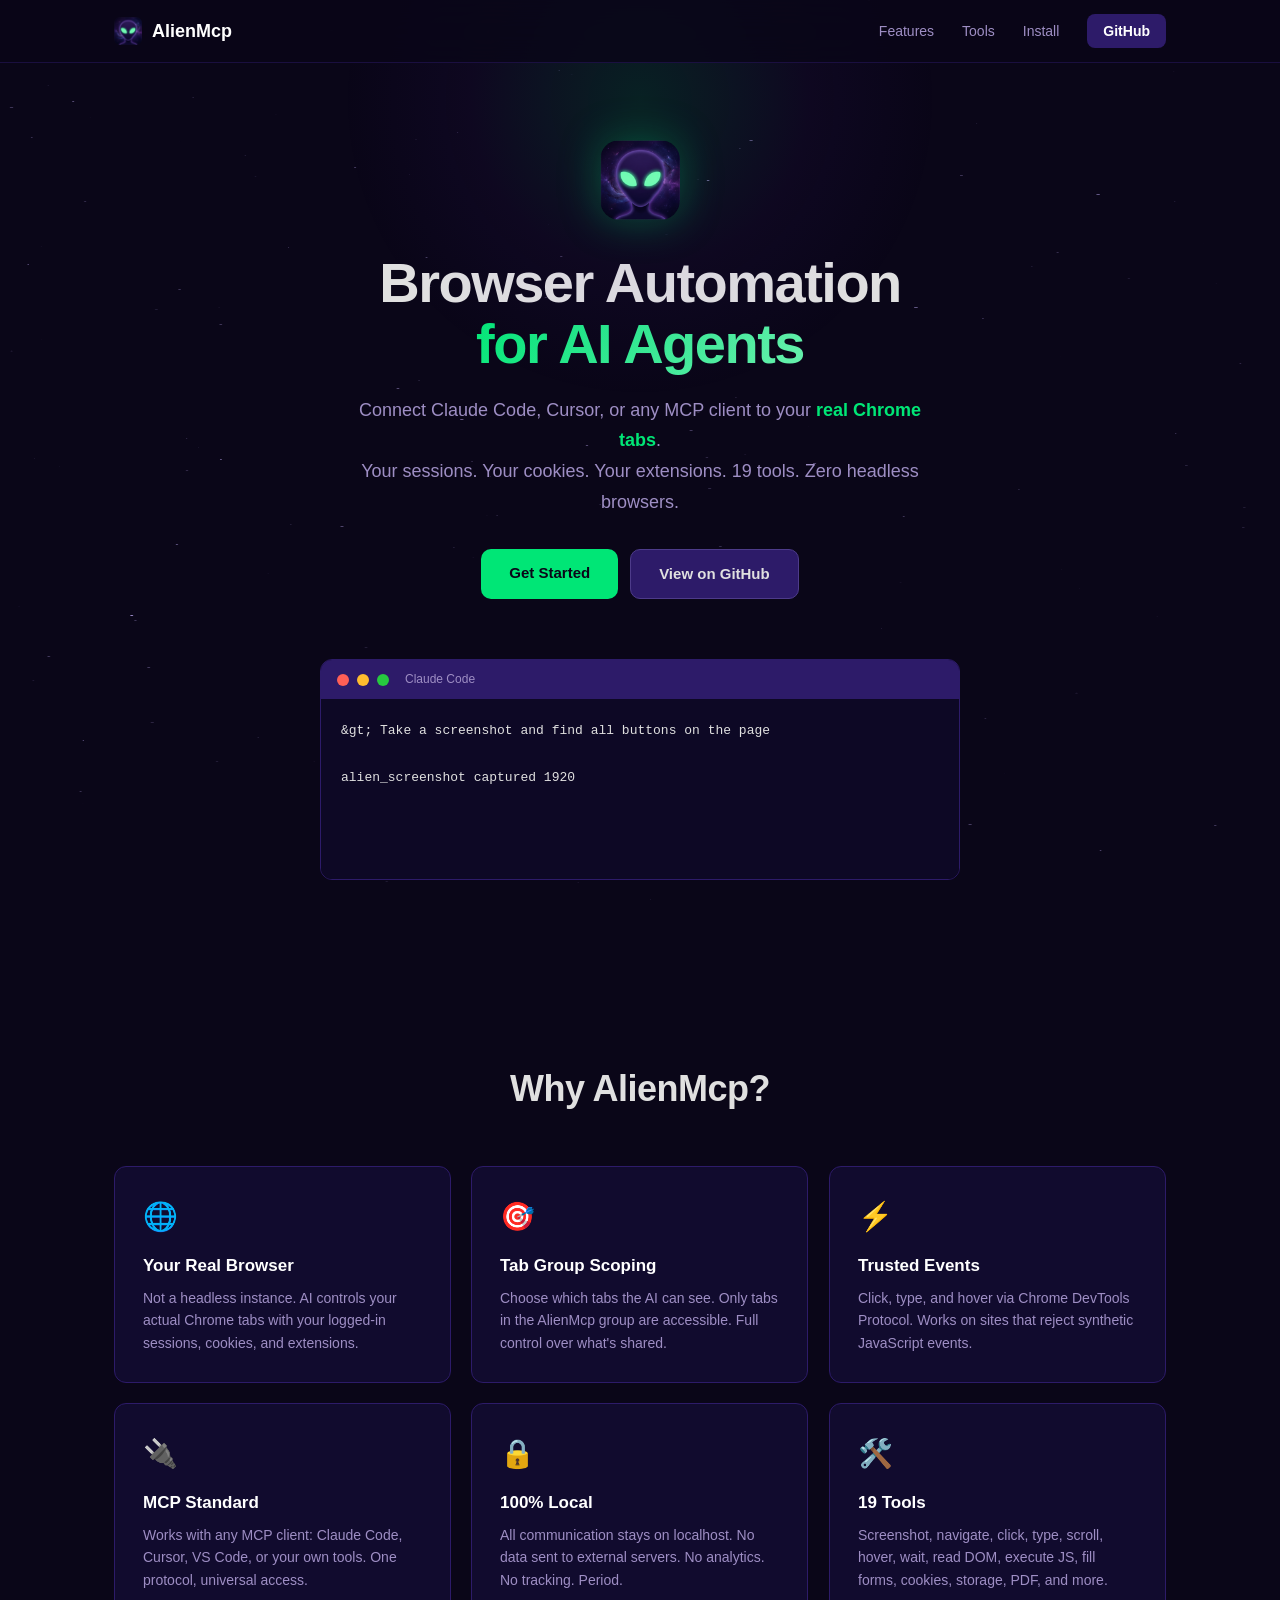
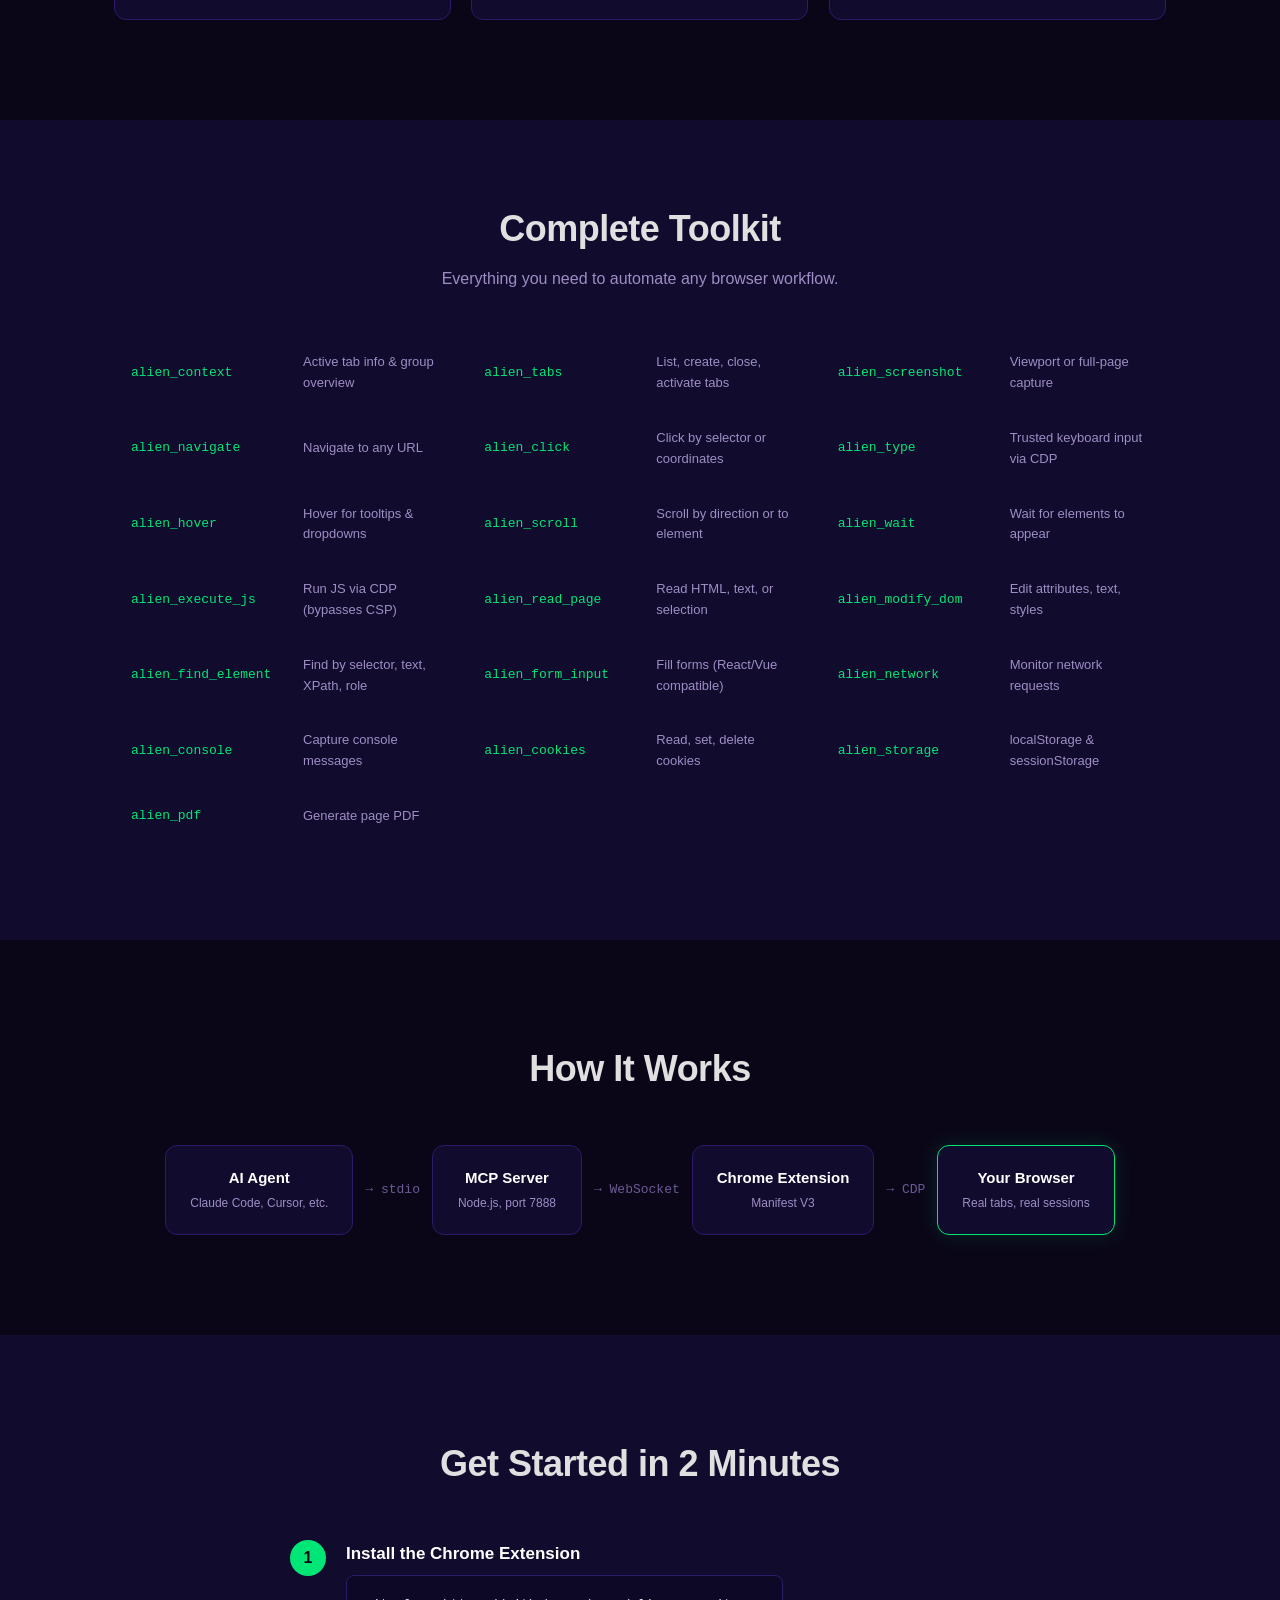
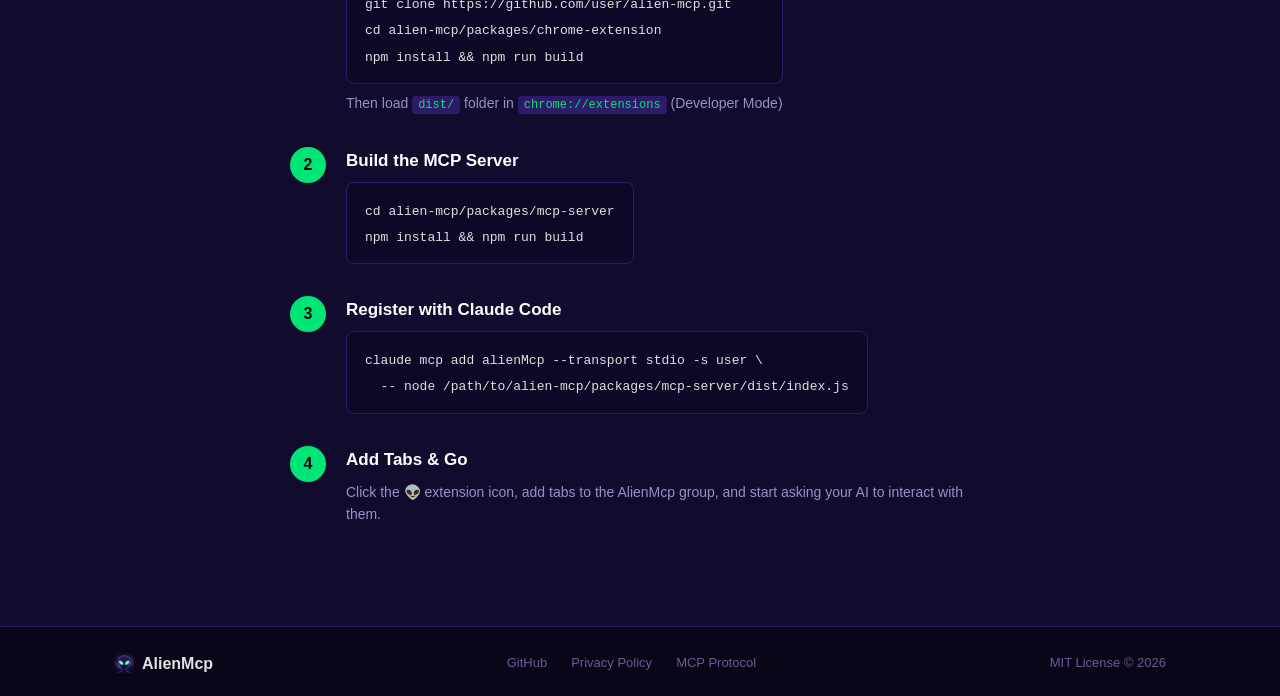
==== index.html @ 5a62d246 "Initial commit - AlienMcp landing page Static HTML/CSS/JS site with starfield parallax, tilt cards, " ====
<!DOCTYPE html>
<html lang="en">
<head>
  <meta charset="UTF-8">
  <meta name="viewport" content="width=device-width, initial-scale=1.0">
  <title>AlienMcp - Browser Automation for AI Agents</title>
  <meta name="description" content="Connect AI agents to your real browser. 19 MCP tools: screenshot, navigate, click, type, read pages, watch network, and more.">
  <meta property="og:title" content="AlienMcp - Browser Automation for AI Agents">
  <meta property="og:description" content="Control your real Chrome tabs with AI via the Model Context Protocol. 19 tools, tab groups, trusted events.">
  <meta property="og:type" content="website">
  <meta property="og:image" content="og-image.png">
  <link rel="icon" type="image/png" href="favicon.png">
  <link rel="stylesheet" href="style.css">
</head>
<body>

<nav>
  <div class="nav-inner">
    <a href="#" class="nav-logo">
      <img src="icon.png" alt="AlienMcp" class="nav-icon">
      <span>AlienMcp</span>
    </a>
    <div class="nav-links">
      <a href="#features">Features</a>
      <a href="#tools">Tools</a>
      <a href="#install">Install</a>
      <a href="https://github.com/user/alien-mcp" class="btn-nav" target="_blank">GitHub</a>
    </div>
  </div>
</nav>

<header class="hero">
  <div class="hero-glow"></div>
  <div class="container">
    <img src="icon.png" alt="AlienMcp" class="hero-logo">
    <h1>Browser Automation<br><span class="gradient-text">for AI Agents</span></h1>
    <p class="hero-sub">Connect Claude Code, Cursor, or any MCP client to your <strong>real Chrome tabs</strong>.<br>Your sessions. Your cookies. Your extensions. 19 tools. Zero headless browsers.</p>
    <div class="hero-actions">
      <a href="#install" class="btn btn-primary">Get Started</a>
      <a href="https://github.com/user/alien-mcp" class="btn btn-secondary" target="_blank">View on GitHub</a>
    </div>
    <div class="hero-terminal">
      <div class="terminal-bar">
        <span class="dot red"></span><span class="dot yellow"></span><span class="dot green"></span>
        <span class="terminal-title">Claude Code</span>
      </div>
      <div class="terminal-body">
        <span class="t-prompt">&gt;</span> Take a screenshot and find all buttons on the page<br><br>
        <span class="t-tool">alien_screenshot</span> <span class="t-dim">captured 1920x1080</span><br>
        <span class="t-tool">alien_find_element</span> <span class="t-dim">selector: "button"</span><br>
        <span class="t-result">Found 4 elements:</span><br>
        <span class="t-dim">[0] &lt;button&gt; "Sign In" (120,340 80x36)</span><br>
        <span class="t-dim">[1] &lt;button&gt; "Get Started" (400,340 120x36)</span><br>
        <span class="t-dim">[2] &lt;button&gt; "Learn More" (680,520 100x36)</span><br>
        <span class="t-dim">[3] &lt;button&gt; "Subscribe" (400,800 140x40)</span>
      </div>
    </div>
  </div>
</header>

<section id="features" class="features">
  <div class="container">
    <h2>Why AlienMcp?</h2>
    <div class="features-grid">
      <div class="feature-card">
        <div class="feature-icon">🌐</div>
        <h3>Your Real Browser</h3>
        <p>Not a headless instance. AI controls your actual Chrome tabs with your logged-in sessions, cookies, and extensions.</p>
      </div>
      <div class="feature-card">
        <div class="feature-icon">🎯</div>
        <h3>Tab Group Scoping</h3>
        <p>Choose which tabs the AI can see. Only tabs in the AlienMcp group are accessible. Full control over what's shared.</p>
      </div>
      <div class="feature-card">
        <div class="feature-icon">⚡</div>
        <h3>Trusted Events</h3>
        <p>Click, type, and hover via Chrome DevTools Protocol. Works on sites that reject synthetic JavaScript events.</p>
      </div>
      <div class="feature-card">
        <div class="feature-icon">🔌</div>
        <h3>MCP Standard</h3>
        <p>Works with any MCP client: Claude Code, Cursor, VS Code, or your own tools. One protocol, universal access.</p>
      </div>
      <div class="feature-card">
        <div class="feature-icon">🔒</div>
        <h3>100% Local</h3>
        <p>All communication stays on localhost. No data sent to external servers. No analytics. No tracking. Period.</p>
      </div>
      <div class="feature-card">
        <div class="feature-icon">🛠️</div>
        <h3>19 Tools</h3>
        <p>Screenshot, navigate, click, type, scroll, hover, wait, read DOM, execute JS, fill forms, cookies, storage, PDF, and more.</p>
      </div>
    </div>
  </div>
</section>

<section id="tools" class="tools">
  <div class="container">
    <h2>Complete Toolkit</h2>
    <p class="section-sub">Everything you need to automate any browser workflow.</p>
    <div class="tools-grid">
      <div class="tool-item">
        <span class="tool-name">alien_context</span>
        <span class="tool-desc">Active tab info &amp; group overview</span>
      </div>
      <div class="tool-item">
        <span class="tool-name">alien_tabs</span>
        <span class="tool-desc">List, create, close, activate tabs</span>
      </div>
      <div class="tool-item">
        <span class="tool-name">alien_screenshot</span>
        <span class="tool-desc">Viewport or full-page capture</span>
      </div>
      <div class="tool-item">
        <span class="tool-name">alien_navigate</span>
        <span class="tool-desc">Navigate to any URL</span>
      </div>
      <div class="tool-item">
        <span class="tool-name">alien_click</span>
        <span class="tool-desc">Click by selector or coordinates</span>
      </div>
      <div class="tool-item">
        <span class="tool-name">alien_type</span>
        <span class="tool-desc">Trusted keyboard input via CDP</span>
      </div>
      <div class="tool-item">
        <span class="tool-name">alien_hover</span>
        <span class="tool-desc">Hover for tooltips &amp; dropdowns</span>
      </div>
      <div class="tool-item">
        <span class="tool-name">alien_scroll</span>
        <span class="tool-desc">Scroll by direction or to element</span>
      </div>
      <div class="tool-item">
        <span class="tool-name">alien_wait</span>
        <span class="tool-desc">Wait for elements to appear</span>
      </div>
      <div class="tool-item">
        <span class="tool-name">alien_execute_js</span>
        <span class="tool-desc">Run JS via CDP (bypasses CSP)</span>
      </div>
      <div class="tool-item">
        <span class="tool-name">alien_read_page</span>
        <span class="tool-desc">Read HTML, text, or selection</span>
      </div>
      <div class="tool-item">
        <span class="tool-name">alien_modify_dom</span>
        <span class="tool-desc">Edit attributes, text, styles</span>
      </div>
      <div class="tool-item">
        <span class="tool-name">alien_find_element</span>
        <span class="tool-desc">Find by selector, text, XPath, role</span>
      </div>
      <div class="tool-item">
        <span class="tool-name">alien_form_input</span>
        <span class="tool-desc">Fill forms (React/Vue compatible)</span>
      </div>
      <div class="tool-item">
        <span class="tool-name">alien_network</span>
        <span class="tool-desc">Monitor network requests</span>
      </div>
      <div class="tool-item">
        <span class="tool-name">alien_console</span>
        <span class="tool-desc">Capture console messages</span>
      </div>
      <div class="tool-item">
        <span class="tool-name">alien_cookies</span>
        <span class="tool-desc">Read, set, delete cookies</span>
      </div>
      <div class="tool-item">
        <span class="tool-name">alien_storage</span>
        <span class="tool-desc">localStorage &amp; sessionStorage</span>
      </div>
      <div class="tool-item">
        <span class="tool-name">alien_pdf</span>
        <span class="tool-desc">Generate page PDF</span>
      </div>
    </div>
  </div>
</section>

<section class="architecture">
  <div class="container">
    <h2>How It Works</h2>
    <div class="arch-flow">
      <div class="arch-box">
        <div class="arch-label">AI Agent</div>
        <div class="arch-detail">Claude Code, Cursor, etc.</div>
      </div>
      <div class="arch-arrow">→ stdio</div>
      <div class="arch-box">
        <div class="arch-label">MCP Server</div>
        <div class="arch-detail">Node.js, port 7888</div>
      </div>
      <div class="arch-arrow">→ WebSocket</div>
      <div class="arch-box">
        <div class="arch-label">Chrome Extension</div>
        <div class="arch-detail">Manifest V3</div>
      </div>
      <div class="arch-arrow">→ CDP</div>
      <div class="arch-box highlight">
        <div class="arch-label">Your Browser</div>
        <div class="arch-detail">Real tabs, real sessions</div>
      </div>
    </div>
  </div>
</section>

<section id="install" class="install">
  <div class="container">
    <h2>Get Started in 2 Minutes</h2>
    <div class="steps">
      <div class="step">
        <div class="step-num">1</div>
        <div class="step-content">
          <h3>Install the Chrome Extension</h3>
          <div class="code-block">
            <code>git clone https://github.com/user/alien-mcp.git<br>cd alien-mcp/packages/chrome-extension<br>npm install && npm run build</code>
          </div>
          <p>Then load <code>dist/</code> folder in <code>chrome://extensions</code> (Developer Mode)</p>
        </div>
      </div>
      <div class="step">
        <div class="step-num">2</div>
        <div class="step-content">
          <h3>Build the MCP Server</h3>
          <div class="code-block">
            <code>cd alien-mcp/packages/mcp-server<br>npm install && npm run build</code>
          </div>
        </div>
      </div>
      <div class="step">
        <div class="step-num">3</div>
        <div class="step-content">
          <h3>Register with Claude Code</h3>
          <div class="code-block">
            <code>claude mcp add alienMcp --transport stdio -s user \<br>&nbsp;&nbsp;-- node /path/to/alien-mcp/packages/mcp-server/dist/index.js</code>
          </div>
        </div>
      </div>
      <div class="step">
        <div class="step-num">4</div>
        <div class="step-content">
          <h3>Add Tabs &amp; Go</h3>
          <p>Click the 👽 extension icon, add tabs to the AlienMcp group, and start asking your AI to interact with them.</p>
        </div>
      </div>
    </div>
  </div>
</section>

<footer>
  <div class="container footer-inner">
    <div class="footer-left">
      <img src="icon.png" alt="" class="footer-icon">
      <span>AlienMcp</span>
    </div>
    <div class="footer-links">
      <a href="https://github.com/user/alien-mcp" target="_blank">GitHub</a>
      <a href="privacy.html">Privacy Policy</a>
      <a href="https://modelcontextprotocol.io" target="_blank">MCP Protocol</a>
    </div>
    <div class="footer-right">MIT License &copy; 2026</div>
  </div>
</footer>

<canvas id="stars"></canvas>
<script src="effects.js"></script>
</body>
</html>
---- style.css ----
:root {
  --bg: #0a0618;
  --bg2: #110b2e;
  --purple: #2d1b69;
  --purple-light: #4d3b8a;
  --green: #00e676;
  --green-dim: #00c853;
  --green-glow: rgba(0, 230, 118, 0.15);
  --text: #e0e0e0;
  --text-dim: #9e8ec4;
  --text-muted: #6b5b95;
  --radius: 12px;
}

* { margin: 0; padding: 0; box-sizing: border-box; }

#stars {
  position: fixed;
  top: 0;
  left: 0;
  width: 100%;
  height: 100%;
  pointer-events: none;
  z-index: 0;
}

nav, .hero, .features, .tools, .architecture, .install, footer {
  position: relative;
  z-index: 1;
}

html { scroll-behavior: smooth; }

body {
  font-family: -apple-system, BlinkMacSystemFont, 'Segoe UI', Roboto, 'Inter', sans-serif;
  background: var(--bg);
  color: var(--text);
  line-height: 1.6;
  overflow-x: hidden;
}

.container {
  max-width: 1100px;
  margin: 0 auto;
  padding: 0 24px;
}

/* Nav */
nav {
  position: fixed;
  top: 0;
  left: 0;
  right: 0;
  z-index: 100;
  background: rgba(10, 6, 24, 0.85);
  backdrop-filter: blur(20px);
  border-bottom: 1px solid rgba(45, 27, 105, 0.5);
}

.nav-inner {
  max-width: 1100px;
  margin: 0 auto;
  padding: 14px 24px;
  display: flex;
  align-items: center;
  justify-content: space-between;
}

.nav-logo {
  display: flex;
  align-items: center;
  gap: 10px;
  text-decoration: none;
  color: #fff;
  font-weight: 700;
  font-size: 18px;
}

.nav-icon { width: 28px; height: 28px; border-radius: 6px; }

.nav-links {
  display: flex;
  align-items: center;
  gap: 28px;
}

.nav-links a {
  color: var(--text-dim);
  text-decoration: none;
  font-size: 14px;
  transition: color 0.2s;
}

.nav-links a:hover { color: #fff; }

.btn-nav {
  padding: 6px 16px !important;
  background: var(--purple);
  border-radius: 8px;
  color: #fff !important;
  font-weight: 600;
}

.btn-nav:hover { background: var(--purple-light); }

/* Hero */
.hero {
  padding: 140px 0 80px;
  text-align: center;
  position: relative;
}

.hero-glow {
  position: absolute;
  top: -200px;
  left: 50%;
  transform: translateX(-50%);
  width: 600px;
  height: 600px;
  background: radial-gradient(circle, rgba(0, 230, 118, 0.12) 0%, rgba(100, 50, 200, 0.05) 40%, transparent 70%);
  pointer-events: none;
  transition: left 0.3s ease-out, top 0.3s ease-out;
}

.hero-logo {
  width: 80px;
  height: 80px;
  border-radius: 20px;
  margin-bottom: 24px;
  transition: transform 0.15s ease-out;
  animation: float 4s ease-in-out infinite;
  filter: drop-shadow(0 0 20px rgba(0, 230, 118, 0.3));
}

@keyframes float {
  0%, 100% { transform: translateY(0); }
  50% { transform: translateY(-8px); }
}

h1 {
  font-size: 56px;
  font-weight: 800;
  letter-spacing: -1.5px;
  line-height: 1.1;
  margin-bottom: 20px;
}

.gradient-text {
  background: linear-gradient(135deg, var(--green), #69f0ae);
  -webkit-background-clip: text;
  -webkit-text-fill-color: transparent;
  background-clip: text;
}

.hero-sub {
  font-size: 18px;
  color: var(--text-dim);
  max-width: 600px;
  margin: 0 auto 32px;
  line-height: 1.7;
}

.hero-sub strong { color: var(--green); }

.hero-actions {
  display: flex;
  gap: 12px;
  justify-content: center;
  margin-bottom: 60px;
}

.btn {
  padding: 12px 28px;
  border-radius: 10px;
  text-decoration: none;
  font-weight: 600;
  font-size: 15px;
  transition: all 0.2s ease-out;
  display: inline-block;
}

.btn-primary {
  background: var(--green);
  color: var(--bg);
}

.btn-primary:hover {
  background: #69f0ae;
  box-shadow: 0 0 30px var(--green-glow);
}

.btn-secondary {
  background: var(--purple);
  color: var(--text);
  border: 1px solid var(--purple-light);
}

.btn-secondary:hover { background: var(--purple-light); }

/* Terminal */
.hero-terminal {
  max-width: 640px;
  margin: 0 auto;
  border-radius: var(--radius);
  overflow: hidden;
  border: 1px solid var(--purple);
  text-align: left;
}

.terminal-bar {
  background: var(--purple);
  padding: 10px 16px;
  display: flex;
  align-items: center;
  gap: 8px;
}

.dot { width: 12px; height: 12px; border-radius: 50%; }
.dot.red { background: #ff5f56; }
.dot.yellow { background: #ffbd2e; }
.dot.green { background: #27c93f; }

.terminal-title {
  margin-left: 8px;
  font-size: 12px;
  color: var(--text-dim);
}

.terminal-body {
  background: #0d0825;
  padding: 20px;
  font-family: 'SF Mono', 'Fira Code', 'Consolas', monospace;
  font-size: 13px;
  line-height: 1.8;
}

.t-prompt { color: var(--green); font-weight: 700; }
.t-tool { color: #bb86fc; }
.t-dim { color: var(--text-muted); }
.t-result { color: var(--green); }

/* Features */
.features {
  padding: 100px 0;
}

h2 {
  font-size: 36px;
  font-weight: 700;
  text-align: center;
  margin-bottom: 16px;
  letter-spacing: -0.5px;
}

.section-sub {
  text-align: center;
  color: var(--text-dim);
  margin-bottom: 48px;
  font-size: 16px;
}

.features-grid {
  display: grid;
  grid-template-columns: repeat(3, 1fr);
  gap: 20px;
  margin-top: 48px;
}

.feature-card {
  background: var(--bg2);
  border: 1px solid var(--purple);
  border-radius: var(--radius);
  padding: 28px;
  transition: border-color 0.3s, box-shadow 0.3s, transform 0.2s ease-out;
  will-change: transform;
}

.feature-card:hover {
  border-color: var(--green);
  box-shadow: 0 0 30px var(--green-glow);
}

.feature-icon {
  font-size: 28px;
  margin-bottom: 12px;
}

.feature-card h3 {
  font-size: 17px;
  margin-bottom: 8px;
  color: #fff;
}

.feature-card p {
  font-size: 14px;
  color: var(--text-dim);
  line-height: 1.6;
}

/* Tools */
.tools {
  padding: 80px 0 100px;
  background: var(--bg2);
}

.tools h2 { margin-bottom: 8px; }

.tools-grid {
  display: grid;
  grid-template-columns: repeat(auto-fill, minmax(300px, 1fr));
  gap: 8px;
  margin-top: 48px;
}

.tool-item {
  display: flex;
  align-items: center;
  gap: 12px;
  padding: 12px 16px;
  border-radius: 8px;
  border: 1px solid transparent;
  transition: all 0.2s;
}

.tool-item:hover {
  background: rgba(45, 27, 105, 0.5);
  border-color: var(--purple);
}

.tool-name {
  font-family: 'SF Mono', 'Fira Code', monospace;
  font-size: 13px;
  color: var(--green);
  white-space: nowrap;
  min-width: 160px;
}

.tool-desc {
  font-size: 13px;
  color: var(--text-dim);
}

/* Architecture */
.architecture {
  padding: 100px 0;
}

.arch-flow {
  display: flex;
  align-items: center;
  justify-content: center;
  gap: 0;
  margin-top: 48px;
  flex-wrap: wrap;
}

.arch-box {
  background: var(--bg2);
  border: 1px solid var(--purple);
  border-radius: var(--radius);
  padding: 20px 24px;
  text-align: center;
  min-width: 150px;
  transition: transform 0.2s, border-color 0.3s, box-shadow 0.3s;
}

.arch-box.highlight {
  border-color: var(--green);
  box-shadow: 0 0 20px var(--green-glow);
}

.arch-label {
  font-weight: 700;
  font-size: 15px;
  color: #fff;
  margin-bottom: 4px;
}

.arch-detail {
  font-size: 12px;
  color: var(--text-dim);
}

.arch-arrow {
  padding: 0 12px;
  color: var(--text-muted);
  font-family: monospace;
  font-size: 13px;
}

/* Install */
.install {
  padding: 100px 0;
  background: var(--bg2);
}

.steps {
  max-width: 700px;
  margin: 48px auto 0;
  display: flex;
  flex-direction: column;
  gap: 32px;
}

.step {
  display: flex;
  gap: 20px;
}

.step-num {
  width: 36px;
  height: 36px;
  background: var(--green);
  color: var(--bg);
  font-weight: 800;
  font-size: 16px;
  border-radius: 50%;
  display: flex;
  align-items: center;
  justify-content: center;
  flex-shrink: 0;
}

.step-content h3 {
  font-size: 17px;
  margin-bottom: 8px;
  color: #fff;
}

.step-content p {
  font-size: 14px;
  color: var(--text-dim);
  margin-top: 8px;
}

.step-content code {
  background: var(--purple);
  padding: 2px 6px;
  border-radius: 4px;
  font-size: 12px;
  color: var(--green);
}

.code-block {
  background: #0d0825;
  border: 1px solid var(--purple);
  border-radius: 8px;
  padding: 14px 18px;
  overflow-x: auto;
}

.code-block code {
  background: none;
  padding: 0;
  font-family: 'SF Mono', 'Fira Code', monospace;
  font-size: 13px;
  color: var(--text);
  line-height: 1.7;
}

/* Footer */
footer {
  padding: 24px 0;
  border-top: 1px solid var(--purple);
}

.footer-inner {
  display: flex;
  align-items: center;
  justify-content: space-between;
}

.footer-left {
  display: flex;
  align-items: center;
  gap: 8px;
  font-weight: 600;
}

.footer-icon { width: 20px; height: 20px; border-radius: 4px; }

.footer-links {
  display: flex;
  gap: 24px;
}

.footer-links a {
  color: var(--text-muted);
  text-decoration: none;
  font-size: 13px;
}

.footer-links a:hover { color: var(--text); }

.footer-right {
  font-size: 13px;
  color: var(--text-muted);
}

/* Responsive */
@media (max-width: 768px) {
  h1 { font-size: 36px; }
  .hero-sub { font-size: 16px; }
  .features-grid { grid-template-columns: 1fr; }
  .tools-grid { grid-template-columns: 1fr; }
  .arch-flow { flex-direction: column; gap: 8px; }
  .arch-arrow { transform: rotate(90deg); padding: 4px 0; }
  .hero-actions { flex-direction: column; align-items: center; }
  .nav-links a:not(.btn-nav) { display: none; }
  .footer-inner { flex-direction: column; gap: 12px; text-align: center; }
  .footer-links { gap: 16px; }
}
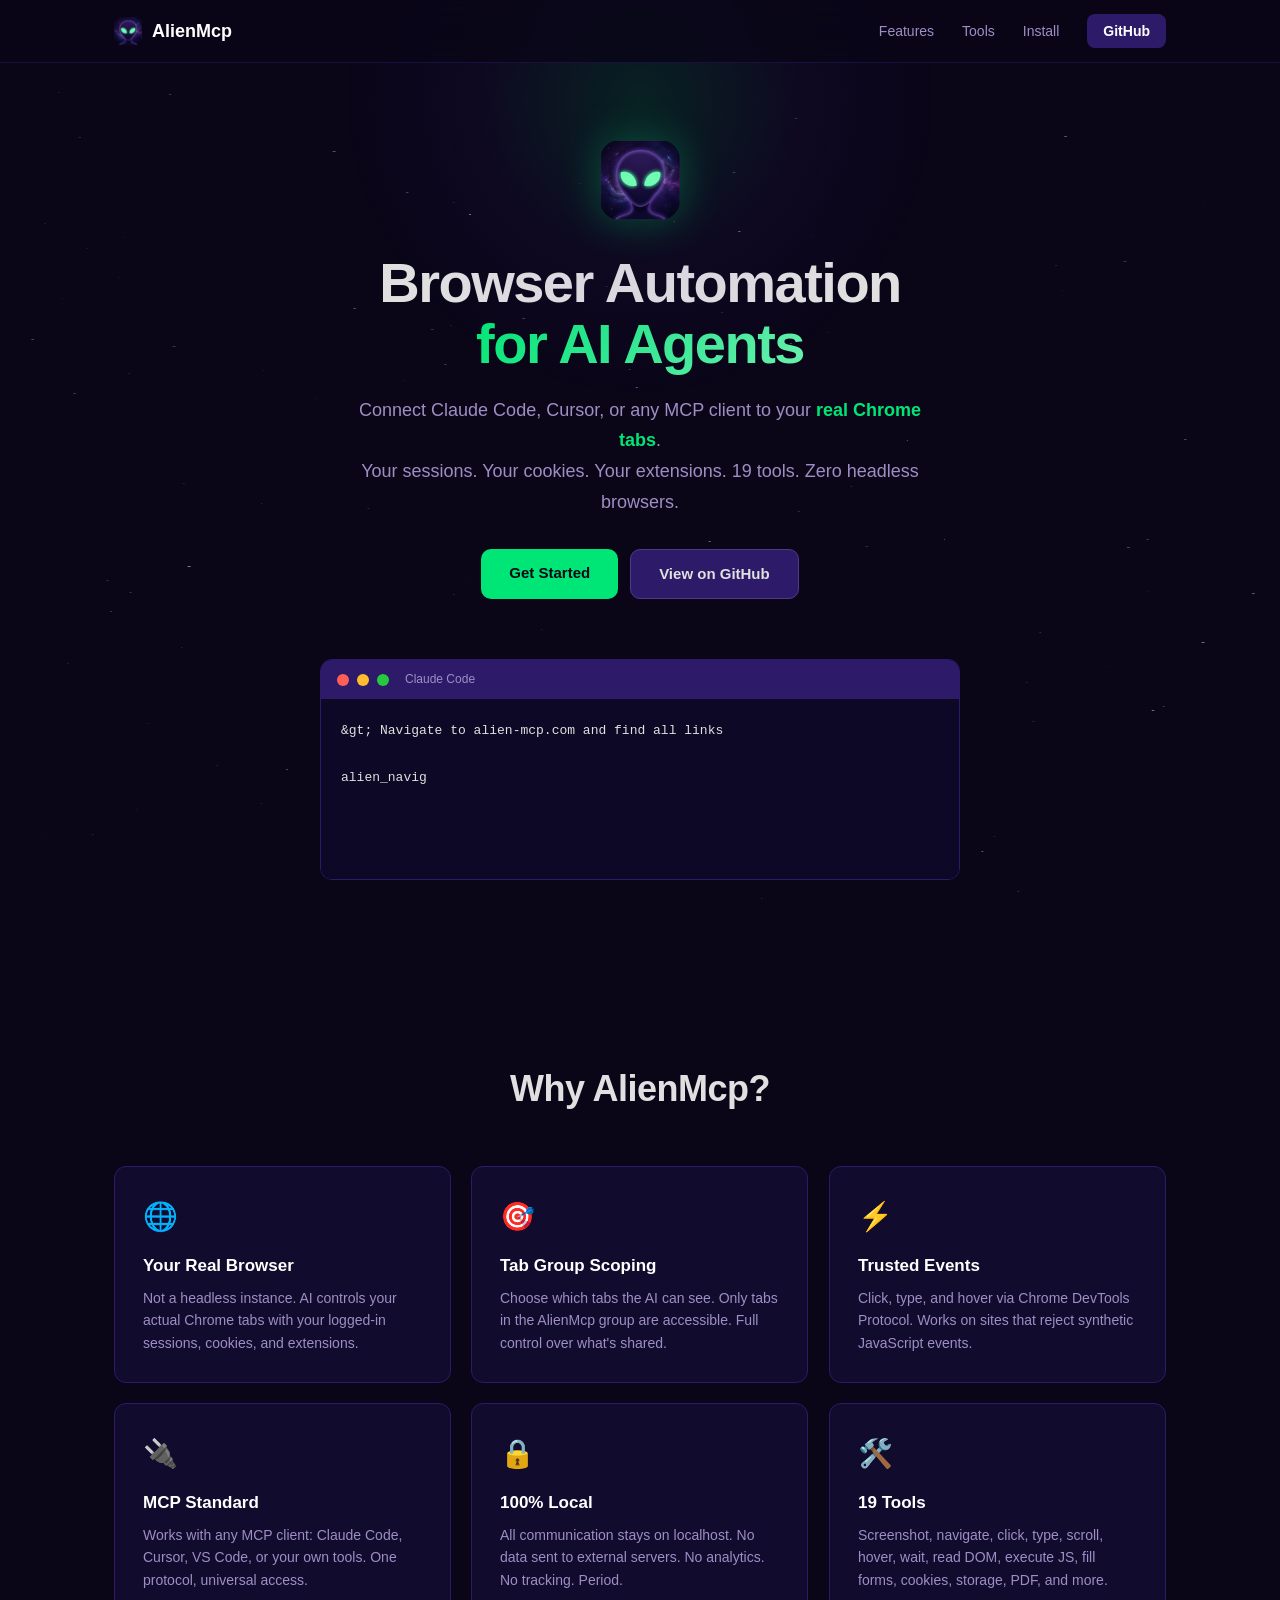
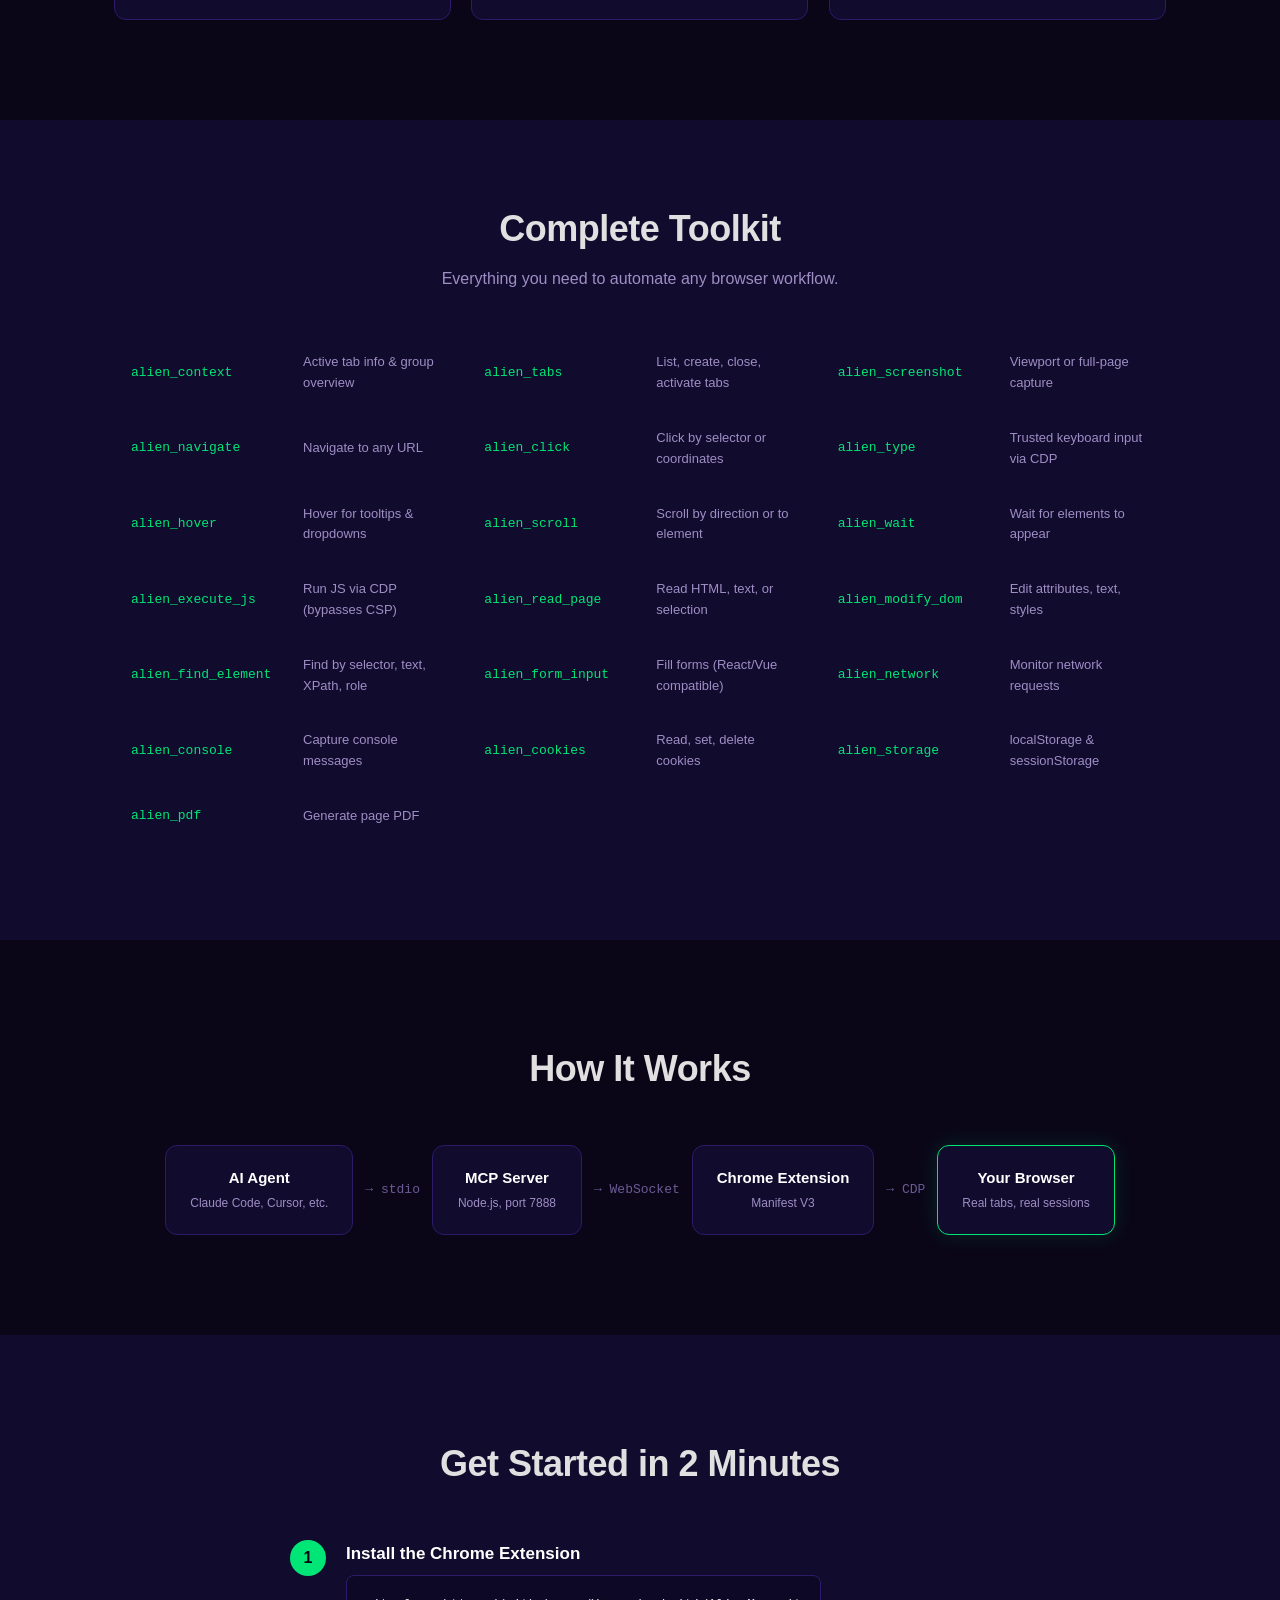
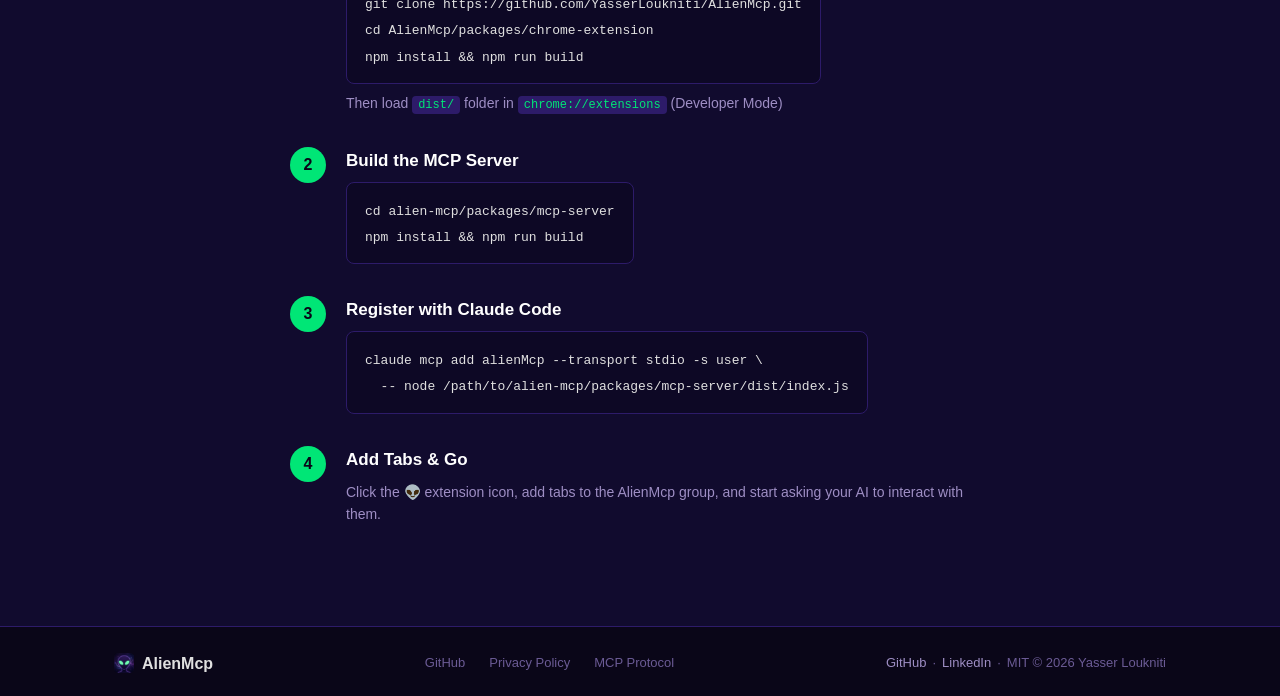
==== commit f160c7db: "Update repository links, author branding, and hero demo Replace placeholder GitHub URLs with the act" ====
--- a/index.html
+++ b/index.html
@@ -24,7 +24,7 @@
       <a href="#features">Features</a>
       <a href="#tools">Tools</a>
       <a href="#install">Install</a>
-      <a href="https://github.com/user/alien-mcp" class="btn-nav" target="_blank">GitHub</a>
+      <a href="https://github.com/YasserLoukniti/AlienMcp" class="btn-nav" target="_blank">GitHub</a>
     </div>
   </div>
 </nav>
@@ -37,7 +37,7 @@
     <p class="hero-sub">Connect Claude Code, Cursor, or any MCP client to your <strong>real Chrome tabs</strong>.<br>Your sessions. Your cookies. Your extensions. 19 tools. Zero headless browsers.</p>
     <div class="hero-actions">
       <a href="#install" class="btn btn-primary">Get Started</a>
-      <a href="https://github.com/user/alien-mcp" class="btn btn-secondary" target="_blank">View on GitHub</a>
+      <a href="https://github.com/YasserLoukniti/AlienMcp" class="btn btn-secondary" target="_blank">View on GitHub</a>
     </div>
     <div class="hero-terminal">
       <div class="terminal-bar">
@@ -45,14 +45,13 @@
         <span class="terminal-title">Claude Code</span>
       </div>
       <div class="terminal-body">
-        <span class="t-prompt">&gt;</span> Take a screenshot and find all buttons on the page<br><br>
-        <span class="t-tool">alien_screenshot</span> <span class="t-dim">captured 1920x1080</span><br>
-        <span class="t-tool">alien_find_element</span> <span class="t-dim">selector: "button"</span><br>
-        <span class="t-result">Found 4 elements:</span><br>
-        <span class="t-dim">[0] &lt;button&gt; "Sign In" (120,340 80x36)</span><br>
-        <span class="t-dim">[1] &lt;button&gt; "Get Started" (400,340 120x36)</span><br>
-        <span class="t-dim">[2] &lt;button&gt; "Learn More" (680,520 100x36)</span><br>
-        <span class="t-dim">[3] &lt;button&gt; "Subscribe" (400,800 140x40)</span>
+        <span class="t-prompt">&gt;</span> Navigate to alien-mcp.com and find all links<br><br>
+        <span class="t-tool">alien_navigate</span> <span class="t-dim">url: "https://www.alien-mcp.com"</span><br>
+        <span class="t-result">Navigated to: https://www.alien-mcp.com</span><br>
+        <span class="t-tool">alien_find_element</span> <span class="t-dim">selector: "a.btn"</span><br>
+        <span class="t-result">Found 2 elements:</span><br>
+        <span class="t-dim">[0] &lt;a&gt; "Get Started" (480,340 120x40)</span><br>
+        <span class="t-dim">[1] &lt;a&gt; "View on GitHub" (620,340 140x40)</span>
       </div>
     </div>
   </div>
@@ -217,7 +216,7 @@
         <div class="step-content">
           <h3>Install the Chrome Extension</h3>
           <div class="code-block">
-            <code>git clone https://github.com/user/alien-mcp.git<br>cd alien-mcp/packages/chrome-extension<br>npm install && npm run build</code>
+            <code>git clone https://github.com/YasserLoukniti/AlienMcp.git<br>cd AlienMcp/packages/chrome-extension<br>npm install && npm run build</code>
           </div>
           <p>Then load <code>dist/</code> folder in <code>chrome://extensions</code> (Developer Mode)</p>
         </div>
@@ -258,11 +257,17 @@
       <span>AlienMcp</span>
     </div>
     <div class="footer-links">
-      <a href="https://github.com/user/alien-mcp" target="_blank">GitHub</a>
+      <a href="https://github.com/YasserLoukniti/AlienMcp" target="_blank">GitHub</a>
       <a href="privacy.html">Privacy Policy</a>
       <a href="https://modelcontextprotocol.io" target="_blank">MCP Protocol</a>
     </div>
-    <div class="footer-right">MIT License &copy; 2026</div>
+    <div class="footer-right">
+      <a href="https://github.com/YasserLoukniti" target="_blank" class="footer-social">GitHub</a>
+      <span class="footer-sep">·</span>
+      <a href="https://www.linkedin.com/in/yasser-loukniti/" target="_blank" class="footer-social">LinkedIn</a>
+      <span class="footer-sep">·</span>
+      <span>MIT &copy; 2026 Yasser Loukniti</span>
+    </div>
   </div>
 </footer>
 
--- a/style.css
+++ b/style.css
@@ -119,7 +119,7 @@
   height: 600px;
   background: radial-gradient(circle, rgba(0, 230, 118, 0.12) 0%, rgba(100, 50, 200, 0.05) 40%, transparent 70%);
   pointer-events: none;
-  transition: left 0.3s ease-out, top 0.3s ease-out;
+  transition: none;
 }
 
 .hero-logo {
@@ -495,7 +495,20 @@
 .footer-right {
   font-size: 13px;
   color: var(--text-muted);
-}
+  display: flex;
+  align-items: center;
+  gap: 6px;
+}
+
+.footer-social {
+  color: var(--text-dim);
+  text-decoration: none;
+  transition: color 0.2s;
+}
+
+.footer-social:hover { color: var(--green); }
+
+.footer-sep { color: var(--text-muted); }
 
 /* Responsive */
 @media (max-width: 768px) {
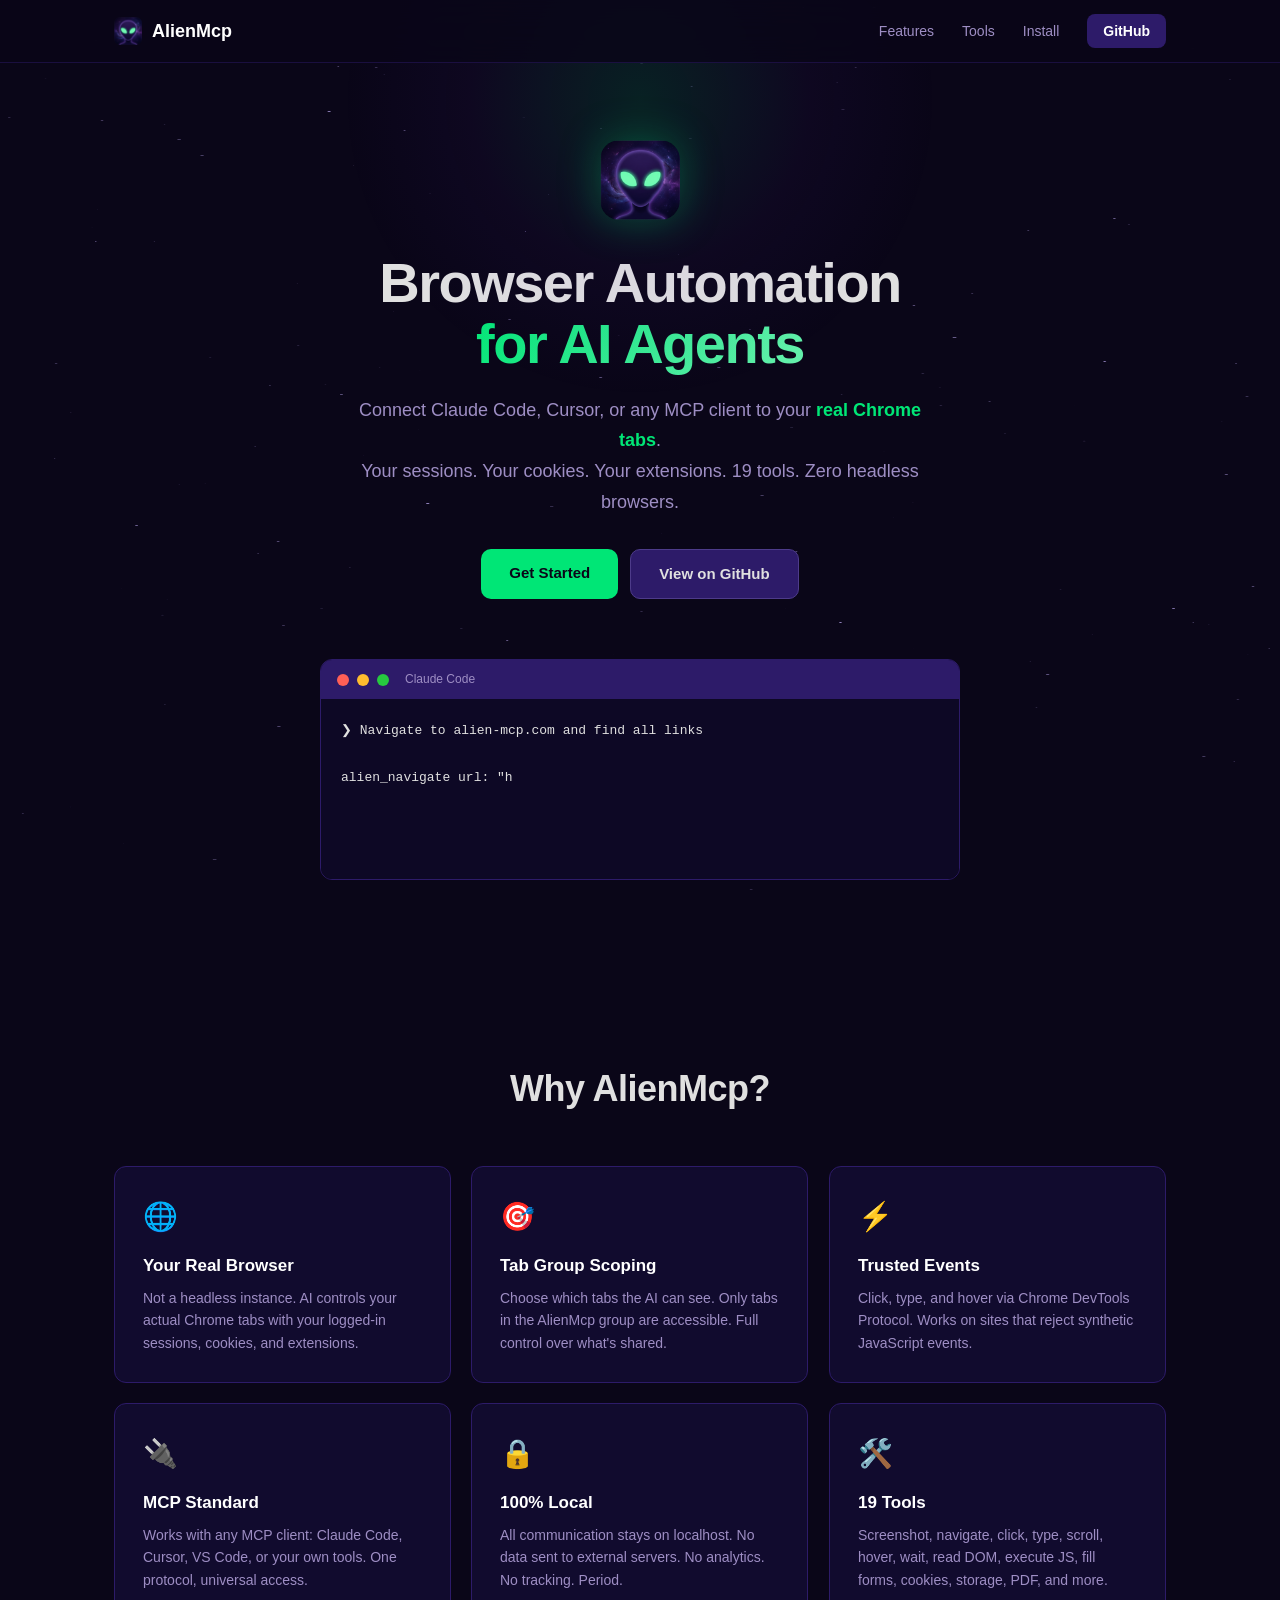
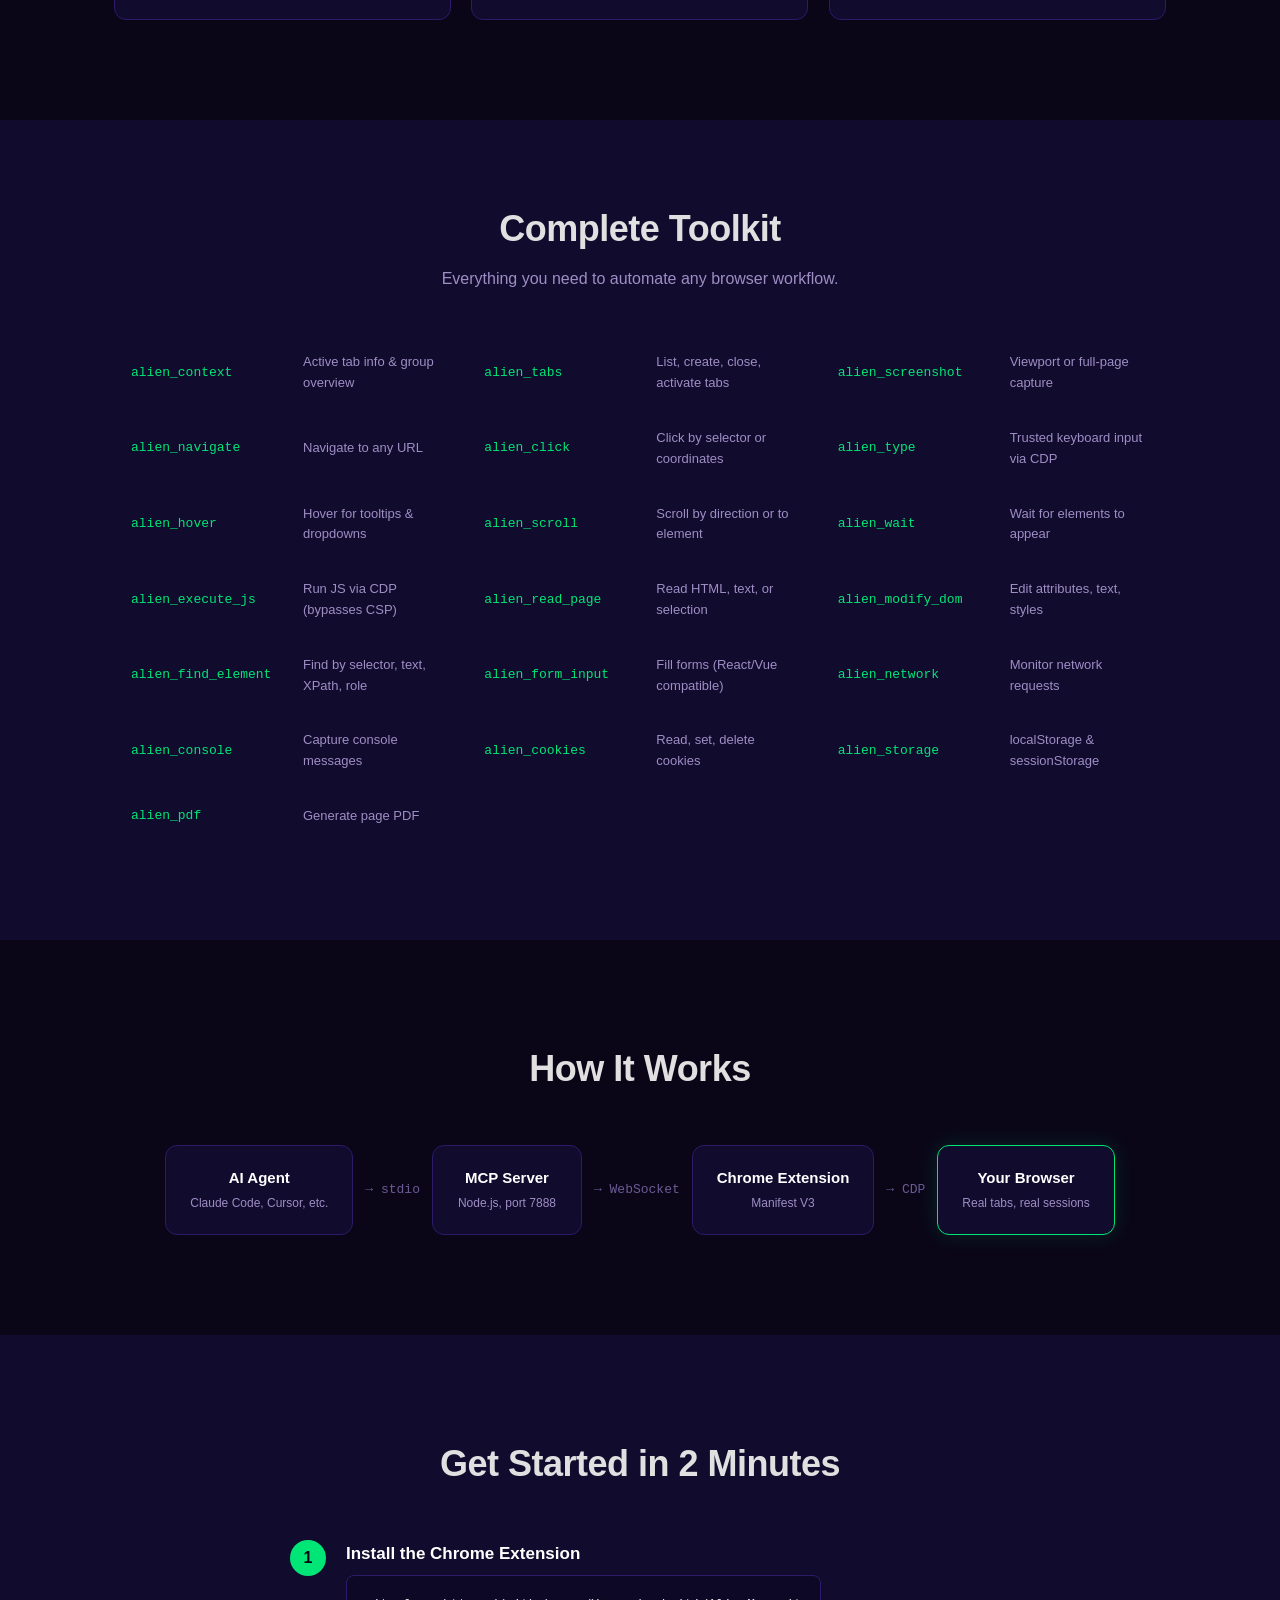
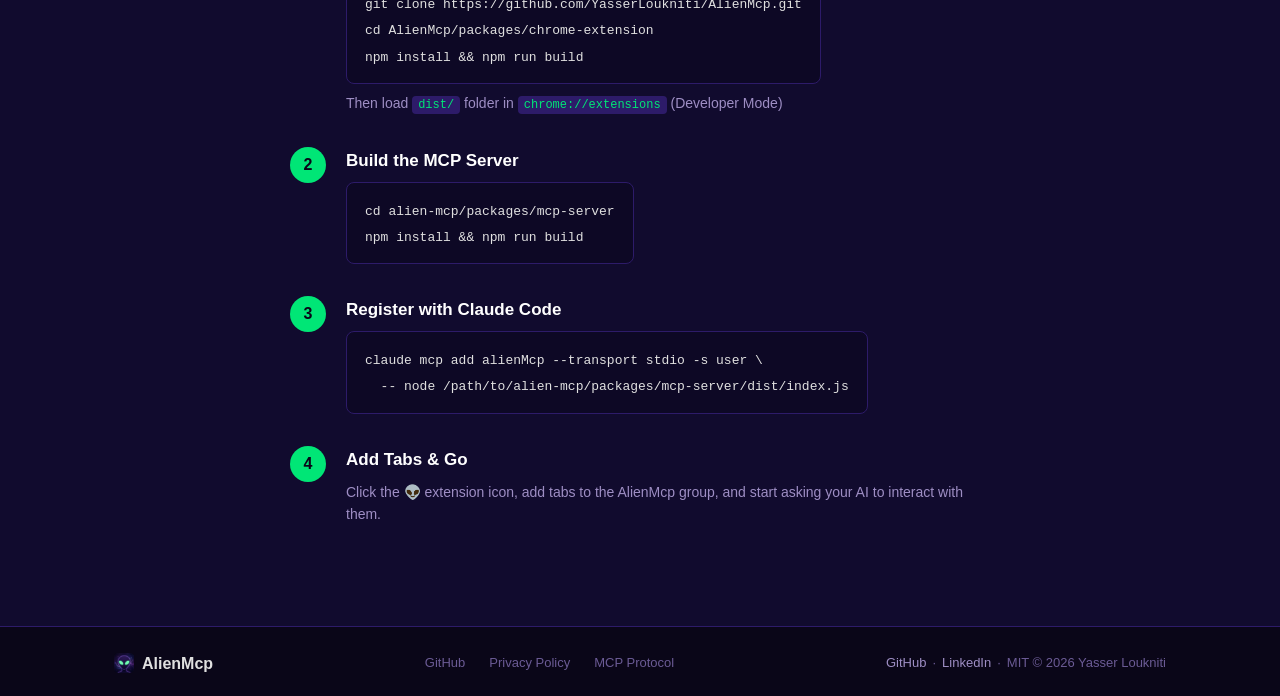
==== commit 3b05e4c0: "Handle HTML entities in typing effect and update prompt symbol Update the terminal typing animation " ====
--- a/index.html
+++ b/index.html
@@ -45,7 +45,7 @@
         <span class="terminal-title">Claude Code</span>
       </div>
       <div class="terminal-body">
-        <span class="t-prompt">&gt;</span> Navigate to alien-mcp.com and find all links<br><br>
+        <span class="t-prompt">❯</span> Navigate to alien-mcp.com and find all links<br><br>
         <span class="t-tool">alien_navigate</span> <span class="t-dim">url: "https://www.alien-mcp.com"</span><br>
         <span class="t-result">Navigated to: https://www.alien-mcp.com</span><br>
         <span class="t-tool">alien_find_element</span> <span class="t-dim">selector: "a.btn"</span><br>
